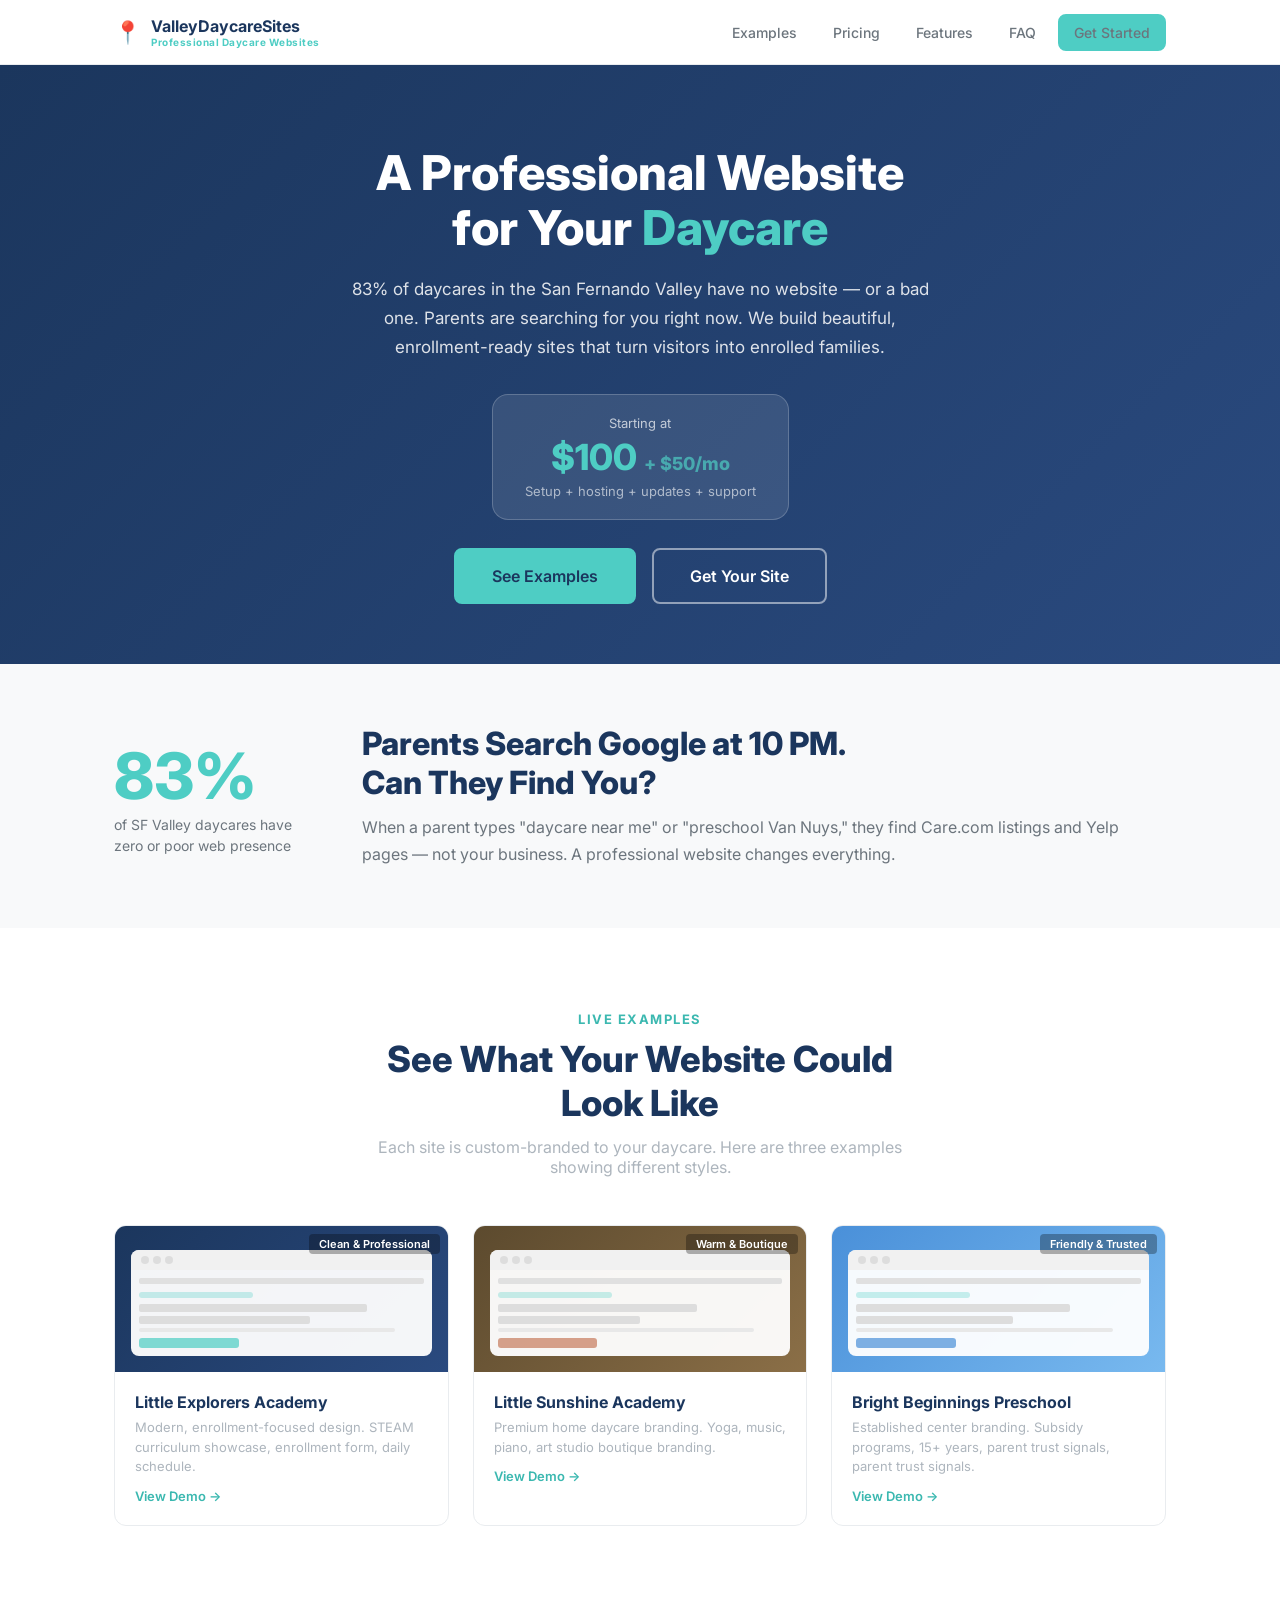
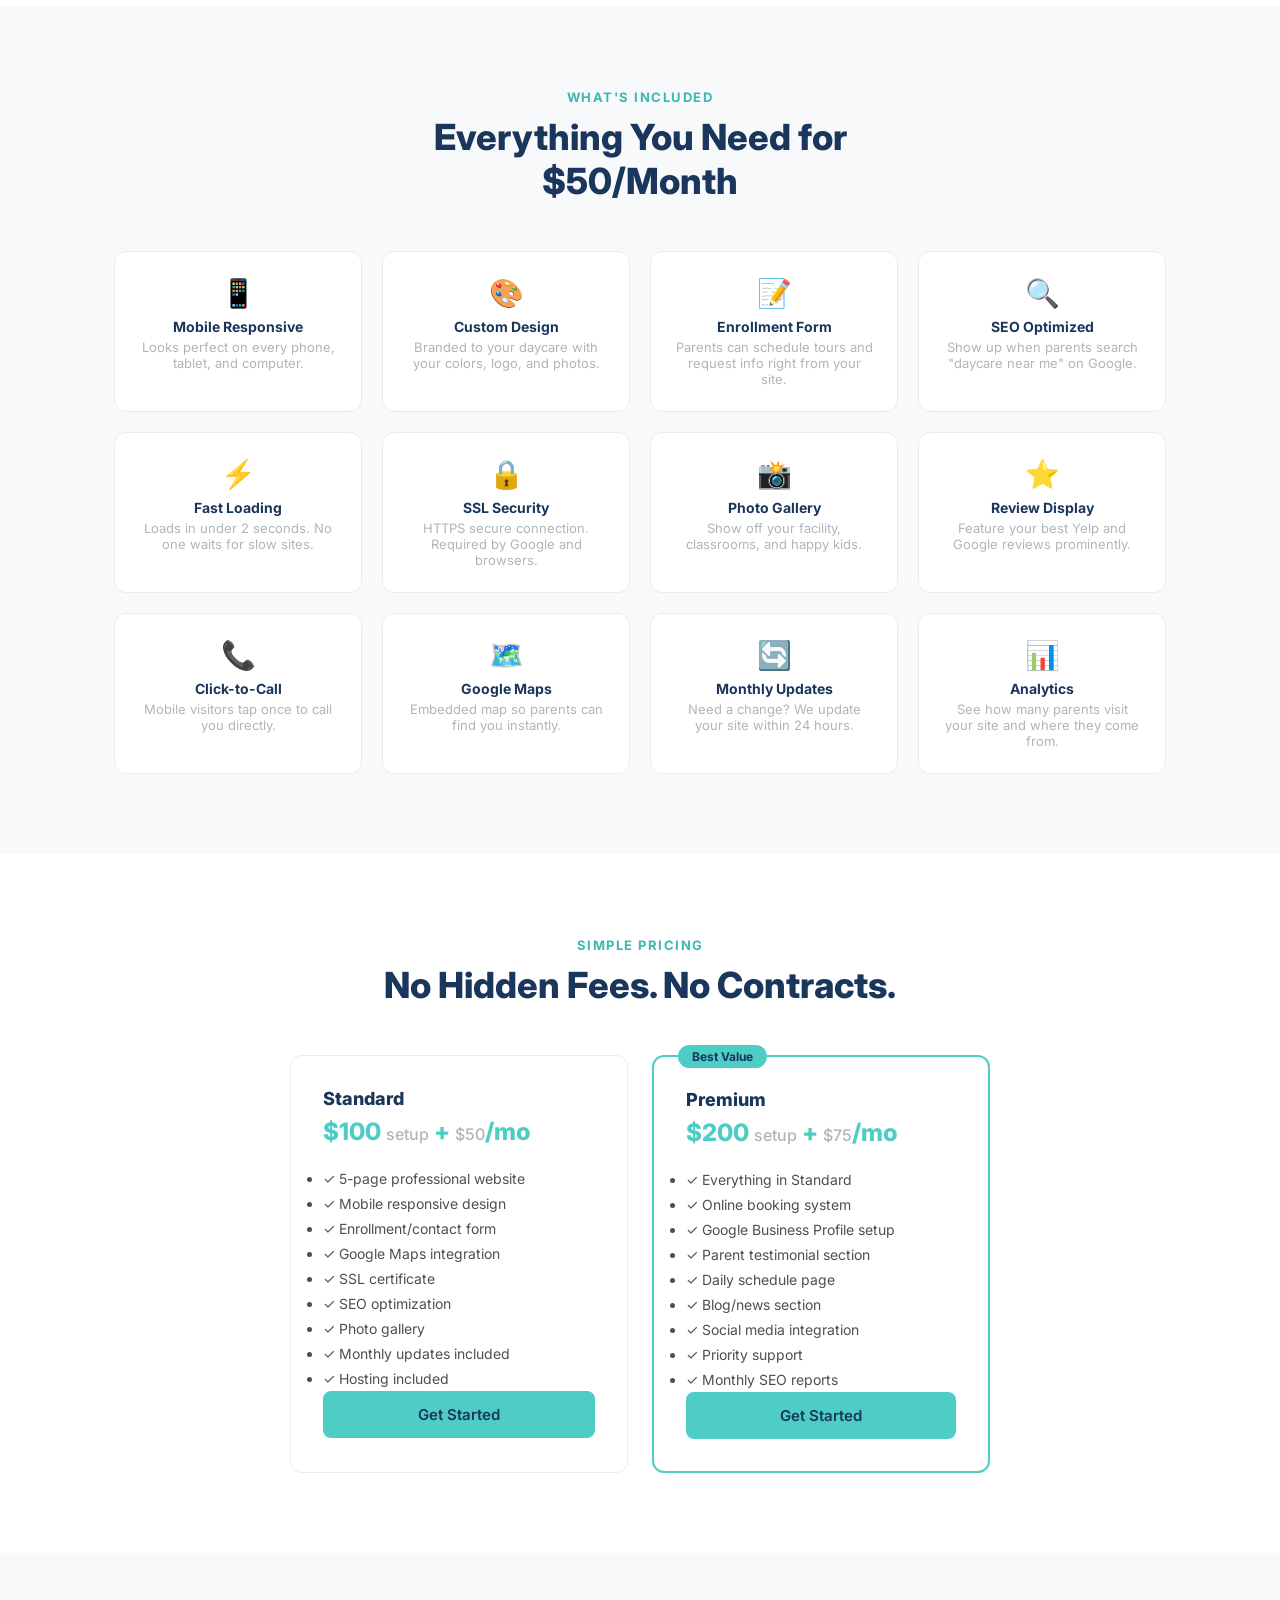
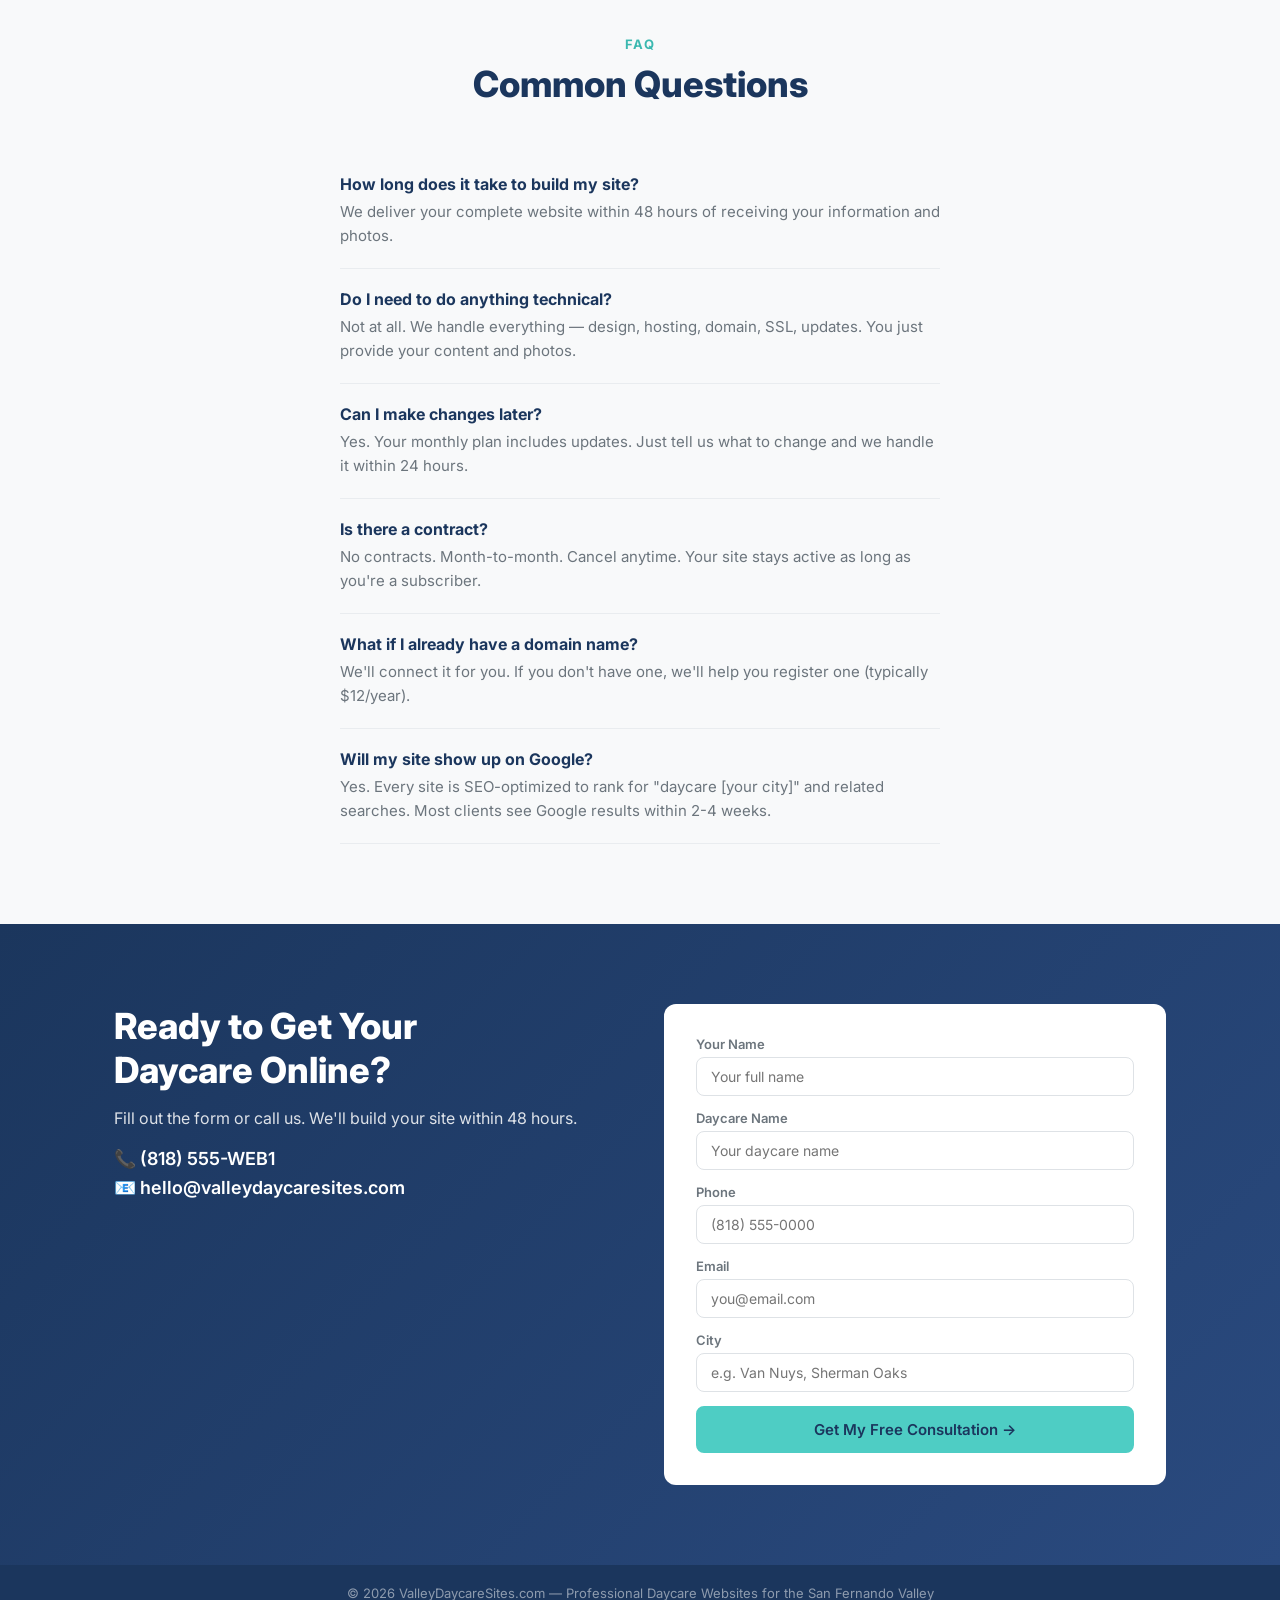
==== demos/index.html @ 2d952af0 "Deploy premium demos: Dreamscape Academy + Wonderland Learning Center - Dark cosmic theme (Dreamscap" ====
<!DOCTYPE html>
<html lang="en">
<head>
    <meta charset="UTF-8">
    <meta name="viewport" content="width=device-width, initial-scale=1.0">
    <title>ValleyDaycareSites.com — Professional Daycare Websites for San Fernando Valley</title>
    <meta name="description" content="We build professional, enrollment-ready websites for daycares and childcare centers in the San Fernando Valley. $100 setup + $50/month. Mobile-responsive, SEO-optimized, done-for-you.">
    <link rel="preconnect" href="https://fonts.googleapis.com">
    <link rel="preconnect" href="https://fonts.gstatic.com" crossorigin>
    <link href="https://fonts.googleapis.com/css2?family=Inter:wght@400;500;600;700;800&display=swap" rel="stylesheet">
    <link rel="stylesheet" href="styles.css">
</head>
<body>

    <nav class="navbar">
        <div class="container nav-inner">
            <a href="#" class="logo">
                <span class="logo-icon">📍</span>
                <div>
                    <span class="logo-name">ValleyDaycareSites</span>
                    <span class="logo-sub">Professional Daycare Websites</span>
                </div>
            </a>
            <div class="nav-links">
                <a href="#examples">Examples</a>
                <a href="#pricing">Pricing</a>
                <a href="#features">Features</a>
                <a href="#faq">FAQ</a>
                <a href="#contact" class="btn btn-primary">Get Started</a>
            </div>
        </div>
    </nav>

    <!-- Hero -->
    <section class="hero">
        <div class="container">
            <h1>A Professional Website<br>for Your <span class="text-teal">Daycare</span></h1>
            <p class="hero-sub">83% of daycares in the San Fernando Valley have no website — or a bad one. Parents are searching for you right now. We build beautiful, enrollment-ready sites that turn visitors into enrolled families.</p>
            <div class="hero-price">
                <span class="price-label">Starting at</span>
                <span class="price-amount">$100 <span class="price-plus">+ $50/mo</span></span>
                <span class="price-includes">Setup + hosting + updates + support</span>
            </div>
            <div class="hero-actions">
                <a href="#examples" class="btn btn-primary btn-lg">See Examples</a>
                <a href="#contact" class="btn btn-outline btn-lg">Get Your Site</a>
            </div>
        </div>
    </section>

    <!-- Problem -->
    <section class="problem">
        <div class="container">
            <div class="problem-grid">
                <div class="problem-stat">
                    <span class="stat-number">83%</span>
                    <span class="stat-label">of SF Valley daycares have<br>zero or poor web presence</span>
                </div>
                <div class="problem-text">
                    <h2>Parents Search Google at 10 PM.<br>Can They Find You?</h2>
                    <p>When a parent types "daycare near me" or "preschool Van Nuys," they find Care.com listings and Yelp pages — not your business. A professional website changes everything.</p>
                </div>
            </div>
        </div>
    </section>

    <!-- Examples -->
    <section class="examples" id="examples">
        <div class="container">
            <div class="section-header">
                <span class="section-tag">Live Examples</span>
                <h2>See What Your Website Could Look Like</h2>
                <p>Each site is custom-branded to your daycare. Here are three examples showing different styles.</p>
            </div>
            <div class="examples-grid">
                <a href="little-explorers-academy/" class="example-card">
                    <div class="example-preview" style="background: linear-gradient(135deg, #1B365D, #2A4A7F);">
                        <div class="example-label">Clean & Professional</div>
                        <div class="example-fake-browser">
                            <div class="browser-bar"><span></span><span></span><span></span></div>
                            <div class="browser-content">
                                <div class="fake-nav"></div>
                                <div class="fake-hero">
                                    <div class="fake-badge"></div>
                                    <div class="fake-h1" style="width:80%"></div>
                                    <div class="fake-h1" style="width:60%"></div>
                                    <div class="fake-p"></div>
                                    <div class="fake-btn"></div>
                                </div>
                            </div>
                        </div>
                    </div>
                    <div class="example-info">
                        <h3>Little Explorers Academy</h3>
                        <p>Modern, enrollment-focused design. STEAM curriculum showcase, enrollment form, daily schedule.</p>
                        <span class="example-link">View Demo →</span>
                    </div>
                </a>
                <a href="little-sunshine-academy/" class="example-card">
                    <div class="example-preview" style="background: linear-gradient(135deg, #5C4A2E, #8B6F47);">
                        <div class="example-label">Warm & Boutique</div>
                        <div class="example-fake-browser">
                            <div class="browser-bar"><span></span><span></span><span></span></div>
                            <div class="browser-content">
                                <div class="fake-nav"></div>
                                <div class="fake-hero">
                                    <div class="fake-badge"></div>
                                    <div class="fake-h1" style="width:70%"></div>
                                    <div class="fake-h1" style="width:50%"></div>
                                    <div class="fake-p"></div>
                                    <div class="fake-btn" style="background:#C67B5C"></div>
                                </div>
                            </div>
                        </div>
                    </div>
                    <div class="example-info">
                        <h3>Little Sunshine Academy</h3>
                        <p>Premium home daycare branding. Yoga, music, piano, art studio boutique branding.</p>
                        <span class="example-link">View Demo →</span>
                    </div>
                </a>
                <a href="bright-beginnings-preschool/" class="example-card">
                    <div class="example-preview" style="background: linear-gradient(135deg, #4A90D9, #78B9EF);">
                        <div class="example-label">Friendly & Trusted</div>
                        <div class="example-fake-browser">
                            <div class="browser-bar"><span></span><span></span><span></span></div>
                            <div class="browser-content">
                                <div class="fake-nav"></div>
                                <div class="fake-hero">
                                    <div class="fake-badge"></div>
                                    <div class="fake-h1" style="width:75%"></div>
                                    <div class="fake-h1" style="width:55%"></div>
                                    <div class="fake-p"></div>
                                    <div class="fake-btn" style="background:#4A90D9"></div>
                                </div>
                            </div>
                        </div>
                    </div>
                    <div class="example-info">
                        <h3>Bright Beginnings Preschool</h3>
                        <p>Established center branding. Subsidy programs, 15+ years, parent trust signals, parent trust signals.</p>
                        <span class="example-link">View Demo →</span>
                    </div>
                </a>
            </div>
        </div>
    </section>

    <!-- Features -->
    <section class="features" id="features">
        <div class="container">
            <div class="section-header">
                <span class="section-tag">What's Included</span>
                <h2>Everything You Need for $50/Month</h2>
            </div>
            <div class="features-grid">
                <div class="feature"><span class="feature-icon">📱</span><h4>Mobile Responsive</h4><p>Looks perfect on every phone, tablet, and computer.</p></div>
                <div class="feature"><span class="feature-icon">🎨</span><h4>Custom Design</h4><p>Branded to your daycare with your colors, logo, and photos.</p></div>
                <div class="feature"><span class="feature-icon">📝</span><h4>Enrollment Form</h4><p>Parents can schedule tours and request info right from your site.</p></div>
                <div class="feature"><span class="feature-icon">🔍</span><h4>SEO Optimized</h4><p>Show up when parents search "daycare near me" on Google.</p></div>
                <div class="feature"><span class="feature-icon">⚡</span><h4>Fast Loading</h4><p>Loads in under 2 seconds. No one waits for slow sites.</p></div>
                <div class="feature"><span class="feature-icon">🔒</span><h4>SSL Security</h4><p>HTTPS secure connection. Required by Google and browsers.</p></div>
                <div class="feature"><span class="feature-icon">📸</span><h4>Photo Gallery</h4><p>Show off your facility, classrooms, and happy kids.</p></div>
                <div class="feature"><span class="feature-icon">⭐</span><h4>Review Display</h4><p>Feature your best Yelp and Google reviews prominently.</p></div>
                <div class="feature"><span class="feature-icon">📞</span><h4>Click-to-Call</h4><p>Mobile visitors tap once to call you directly.</p></div>
                <div class="feature"><span class="feature-icon">🗺️</span><h4>Google Maps</h4><p>Embedded map so parents can find you instantly.</p></div>
                <div class="feature"><span class="feature-icon">🔄</span><h4>Monthly Updates</h4><p>Need a change? We update your site within 24 hours.</p></div>
                <div class="feature"><span class="feature-icon">📊</span><h4>Analytics</h4><p>See how many parents visit your site and where they come from.</p></div>
            </div>
        </div>
    </section>

    <!-- Pricing -->
    <section class="pricing" id="pricing">
        <div class="container">
            <div class="section-header">
                <span class="section-tag">Simple Pricing</span>
                <h2>No Hidden Fees. No Contracts.</h2>
            </div>
            <div class="pricing-cards">
                <div class="pricing-card">
                    <div class="pricing-name">Standard</div>
                    <div class="pricing-price">$100 <span>setup</span> + <span>$50</span>/mo</div>
                    <ul class="pricing-features">
                        <li>✓ 5-page professional website</li>
                        <li>✓ Mobile responsive design</li>
                        <li>✓ Enrollment/contact form</li>
                        <li>✓ Google Maps integration</li>
                        <li>✓ SSL certificate</li>
                        <li>✓ SEO optimization</li>
                        <li>✓ Photo gallery</li>
                        <li>✓ Monthly updates included</li>
                        <li>✓ Hosting included</li>
                    </ul>
                    <a href="#contact" class="btn btn-primary btn-block">Get Started</a>
                </div>
                <div class="pricing-card featured">
                    <div class="pricing-badge">Best Value</div>
                    <div class="pricing-name">Premium</div>
                    <div class="pricing-price">$200 <span>setup</span> + <span>$75</span>/mo</div>
                    <ul class="pricing-features">
                        <li>✓ Everything in Standard</li>
                        <li>✓ Online booking system</li>
                        <li>✓ Google Business Profile setup</li>
                        <li>✓ Parent testimonial section</li>
                        <li>✓ Daily schedule page</li>
                        <li>✓ Blog/news section</li>
                        <li>✓ Social media integration</li>
                        <li>✓ Priority support</li>
                        <li>✓ Monthly SEO reports</li>
                    </ul>
                    <a href="#contact" class="btn btn-primary btn-block">Get Started</a>
                </div>
            </div>
        </div>
    </section>

    <!-- FAQ -->
    <section class="faq" id="faq">
        <div class="container">
            <div class="section-header">
                <span class="section-tag">FAQ</span>
                <h2>Common Questions</h2>
            </div>
            <div class="faq-list">
                <div class="faq-item"><h4>How long does it take to build my site?</h4><p>We deliver your complete website within 48 hours of receiving your information and photos.</p></div>
                <div class="faq-item"><h4>Do I need to do anything technical?</h4><p>Not at all. We handle everything — design, hosting, domain, SSL, updates. You just provide your content and photos.</p></div>
                <div class="faq-item"><h4>Can I make changes later?</h4><p>Yes. Your monthly plan includes updates. Just tell us what to change and we handle it within 24 hours.</p></div>
                <div class="faq-item"><h4>Is there a contract?</h4><p>No contracts. Month-to-month. Cancel anytime. Your site stays active as long as you're a subscriber.</p></div>
                <div class="faq-item"><h4>What if I already have a domain name?</h4><p>We'll connect it for you. If you don't have one, we'll help you register one (typically $12/year).</p></div>
                <div class="faq-item"><h4>Will my site show up on Google?</h4><p>Yes. Every site is SEO-optimized to rank for "daycare [your city]" and related searches. Most clients see Google results within 2-4 weeks.</p></div>
            </div>
        </div>
    </section>

    <!-- Contact -->
    <section class="contact" id="contact">
        <div class="container">
            <div class="contact-inner">
                <div class="contact-text">
                    <h2>Ready to Get Your<br>Daycare Online?</h2>
                    <p>Fill out the form or call us. We'll build your site within 48 hours.</p>
                    <div class="contact-phone">📞 (818) 555-WEB1</div>
                    <div class="contact-email">📧 hello@valleydaycaresites.com</div>
                </div>
                <form class="contact-form">
                    <div class="form-group"><label>Your Name</label><input type="text" placeholder="Your full name"></div>
                    <div class="form-group"><label>Daycare Name</label><input type="text" placeholder="Your daycare name"></div>
                    <div class="form-group"><label>Phone</label><input type="tel" placeholder="(818) 555-0000"></div>
                    <div class="form-group"><label>Email</label><input type="email" placeholder="you@email.com"></div>
                    <div class="form-group"><label>City</label><input type="text" placeholder="e.g. Van Nuys, Sherman Oaks"></div>
                    <button type="submit" class="btn btn-primary btn-block">Get My Free Consultation →</button>
                </form>
            </div>
        </div>
    </section>

    <footer class="footer">
        <div class="container">
            <p>&copy; 2026 ValleyDaycareSites.com — Professional Daycare Websites for the San Fernando Valley</p>
        </div>
    </footer>

</body>
</html>
---- demos/styles.css ----
/* ValleyDaycareSites.com — Portfolio/Landing Styles */
:root {
    --navy: #1B365D;
    --navy-light: #2A4A7F;
    --teal: #4ECDC4;
    --teal-dark: #3BB8B0;
    --white: #FFFFFF;
    --off-white: #F8F9FA;
    --gray-100: #E9ECEF;
    --gray-200: #DEE2E6;
    --gray-400: #ADB5BD;
    --gray-500: #6C757D;
    --gray-600: #495057;
    --gray-700: #343A40;
    --font: 'Inter', sans-serif;
    --radius: 12px;
    --transition: 0.3s ease;
}
*, *::before, *::after { box-sizing: border-box; margin: 0; padding: 0; }
html { scroll-behavior: smooth; }
body { font-family: var(--font); color: var(--gray-600); background: var(--white); -webkit-font-smoothing: antialiased; }
a { text-decoration: none; color: inherit; }
.container { max-width: 1100px; margin: 0 auto; padding: 0 24px; }

.btn { display: inline-flex; align-items: center; justify-content: center; padding: 12px 28px; border: 2px solid transparent; border-radius: 8px; font-family: var(--font); font-size: 15px; font-weight: 600; cursor: pointer; transition: all var(--transition); }
.btn-primary { background: var(--teal); color: var(--navy); border-color: var(--teal); }
.btn-primary:hover { background: var(--teal-dark); transform: translateY(-1px); }
.btn-outline { background: transparent; color: var(--white); border-color: rgba(255,255,255,0.5); }
.btn-outline:hover { background: var(--white); color: var(--navy); }
.btn-lg { padding: 16px 36px; font-size: 16px; }
.btn-block { width: 100%; }

.navbar { background: var(--white); border-bottom: 1px solid var(--gray-100); position: sticky; top: 0; z-index: 100; }
.nav-inner { display: flex; justify-content: space-between; align-items: center; height: 64px; }
.logo { display: flex; align-items: center; gap: 10px; font-weight: 700; color: var(--navy); }
.logo-icon { font-size: 22px; }
.logo-name { font-size: 16px; }
.logo-sub { font-size: 10px; color: var(--teal); display: block; letter-spacing: 0.5px; }
.nav-links { display: flex; align-items: center; gap: 8px; }
.nav-links a { padding: 8px 14px; font-size: 14px; font-weight: 500; color: var(--gray-500); border-radius: 8px; }
.nav-links a:hover { color: var(--navy); }

.hero { background: linear-gradient(135deg, var(--navy) 0%, var(--navy-light) 100%); color: white; padding: 80px 0 60px; text-align: center; }
.hero h1 { font-size: clamp(32px, 4.5vw, 48px); font-weight: 800; line-height: 1.15; margin-bottom: 20px; }
.text-teal { color: var(--teal); }
.hero-sub { font-size: 17px; line-height: 1.7; opacity: 0.85; max-width: 600px; margin: 0 auto 32px; }
.hero-price { background: rgba(255,255,255,0.1); border: 1px solid rgba(255,255,255,0.2); border-radius: 16px; padding: 20px 32px; display: inline-block; margin-bottom: 28px; }
.price-label { display: block; font-size: 13px; opacity: 0.7; margin-bottom: 4px; }
.price-amount { font-size: 36px; font-weight: 800; color: var(--teal); }
.price-plus { font-size: 18px; opacity: 0.7; }
.price-includes { display: block; font-size: 13px; opacity: 0.6; margin-top: 4px; }
.hero-actions { display: flex; gap: 16px; justify-content: center; flex-wrap: wrap; }

.problem { padding: 60px 0; background: var(--off-white); }
.problem-grid { display: grid; grid-template-columns: 200px 1fr; gap: 48px; align-items: center; }
.stat-number { font-size: 64px; font-weight: 800; color: var(--teal); display: block; }
.stat-label { font-size: 14px; color: var(--gray-500); line-height: 1.5; }
.problem-text h2 { font-size: clamp(24px, 3vw, 32px); font-weight: 800; color: var(--navy); margin-bottom: 12px; }
.problem-text p { font-size: 16px; color: var(--gray-500); line-height: 1.7; }

.section-header { text-align: center; max-width: 560px; margin: 0 auto 48px; }
.section-tag { display: inline-block; font-size: 13px; font-weight: 700; color: var(--teal-dark); text-transform: uppercase; letter-spacing: 1.5px; margin-bottom: 10px; }
.section-header h2 { font-size: clamp(26px, 3vw, 36px); font-weight: 800; color: var(--navy); margin-bottom: 12px; }
.section-header p { font-size: 16px; color: var(--gray-400); }

.examples { padding: 80px 0; }
.examples-grid { display: grid; grid-template-columns: repeat(3, 1fr); gap: 24px; }
.example-card { border: 1px solid var(--gray-100); border-radius: var(--radius); overflow: hidden; transition: all var(--transition); }
.example-card:hover { transform: translateY(-4px); box-shadow: 0 12px 40px rgba(0,0,0,0.12); }
.example-preview { padding: 24px 16px 16px; position: relative; }
.example-label { position: absolute; top: 8px; right: 8px; background: rgba(0,0,0,0.3); color: white; font-size: 11px; font-weight: 600; padding: 3px 10px; border-radius: 4px; }
.example-fake-browser { background: rgba(255,255,255,0.95); border-radius: 8px; overflow: hidden; }
.browser-bar { background: #f1f1f1; padding: 6px 10px; display: flex; gap: 4px; }
.browser-bar span { width: 8px; height: 8px; border-radius: 50%; background: #ddd; }
.browser-content { padding: 8px; }
.fake-nav { height: 6px; background: #e0e0e0; margin-bottom: 8px; border-radius: 2px; }
.fake-hero { }
.fake-badge { width: 40%; height: 6px; background: rgba(78,205,196,0.3); border-radius: 3px; margin-bottom: 6px; }
.fake-h1 { height: 8px; background: #ddd; border-radius: 2px; margin-bottom: 4px; }
.fake-p { height: 4px; background: #e8e8e8; border-radius: 2px; margin-bottom: 4px; width: 90%; }
.fake-btn { height: 10px; width: 35%; background: var(--teal); border-radius: 3px; margin-top: 6px; opacity: 0.7; }
.example-info { padding: 20px; }
.example-info h3 { font-size: 16px; font-weight: 700; color: var(--navy); margin-bottom: 6px; }
.example-info p { font-size: 13px; color: var(--gray-400); line-height: 1.5; margin-bottom: 8px; }
.example-link { font-size: 13px; font-weight: 600; color: var(--teal-dark); }

.features { padding: 80px 0; background: var(--off-white); }
.features-grid { display: grid; grid-template-columns: repeat(4, 1fr); gap: 20px; }
.feature { background: white; padding: 24px; border-radius: var(--radius); border: 1px solid var(--gray-100); text-align: center; }
.feature-icon { font-size: 28px; margin-bottom: 8px; display: block; }
.feature h4 { font-size: 14px; font-weight: 700; color: var(--navy); margin-bottom: 4px; }
.feature p { font-size: 13px; color: var(--gray-400); }

.pricing { padding: 80px 0; }
.pricing-cards { display: grid; grid-template-columns: repeat(2, 1fr); gap: 24px; max-width: 700px; margin: 0 auto; }
.pricing-card { border: 1px solid var(--gray-100); border-radius: var(--radius); padding: 32px; position: relative; }
.pricing-card.featured { border-color: var(--teal); border-width: 2px; }
.pricing-badge { position: absolute; top: -12px; left: 24px; background: var(--teal); color: var(--navy); font-size: 12px; font-weight: 700; padding: 4px 14px; border-radius: 50px; }
.pricing-name { font-size: 18px; font-weight: 800; color: var(--navy); margin-bottom: 8px; }
.pricing-price { font-size: 24px; font-weight: 800; color: var(--teal); margin-bottom: 20px; }
.pricing-price span { font-size: 16px; font-weight: 500; color: var(--gray-400); }
.pricing-features li { font-size: 14px; color: var(--gray-600); padding: 4px 0; }

.faq { padding: 80px 0; background: var(--off-white); }
.faq-list { max-width: 600px; margin: 0 auto; }
.faq-item { padding: 20px 0; border-bottom: 1px solid var(--gray-100); }
.faq-item h4 { font-size: 16px; font-weight: 700; color: var(--navy); margin-bottom: 6px; }
.faq-item p { font-size: 15px; color: var(--gray-500); line-height: 1.6; }

.contact { padding: 80px 0; background: linear-gradient(135deg, var(--navy), var(--navy-light)); color: white; }
.contact-inner { display: grid; grid-template-columns: 1fr 1fr; gap: 48px; }
.contact-text h2 { font-size: clamp(26px, 3vw, 36px); font-weight: 800; margin-bottom: 16px; }
.contact-text p { font-size: 16px; opacity: 0.85; margin-bottom: 20px; }
.contact-phone, .contact-email { font-size: 18px; font-weight: 600; margin-bottom: 8px; }
.contact-form { background: white; padding: 32px; border-radius: var(--radius); color: var(--gray-600); }
.contact-form .form-group { margin-bottom: 14px; }
.contact-form label { display: block; font-size: 13px; font-weight: 600; margin-bottom: 5px; color: var(--gray-500); }
.contact-form input { width: 100%; padding: 10px 14px; border: 1px solid var(--gray-200); border-radius: 8px; font-family: var(--font); font-size: 14px; }
.contact-form input:focus { outline: none; border-color: var(--teal); }

.footer { background: var(--navy); color: rgba(255,255,255,0.5); text-align: center; padding: 20px; font-size: 13px; }

@media (max-width: 768px) {
    .nav-links a:not(.btn) { display: none; }
    .problem-grid { grid-template-columns: 1fr; text-align: center; }
    .examples-grid { grid-template-columns: 1fr; max-width: 400px; margin: 0 auto; }
    .features-grid { grid-template-columns: repeat(2, 1fr); }
    .pricing-cards { grid-template-columns: 1fr; max-width: 400px; }
    .contact-inner { grid-template-columns: 1fr; }
    .hero h1 { font-size: 28px; }
}
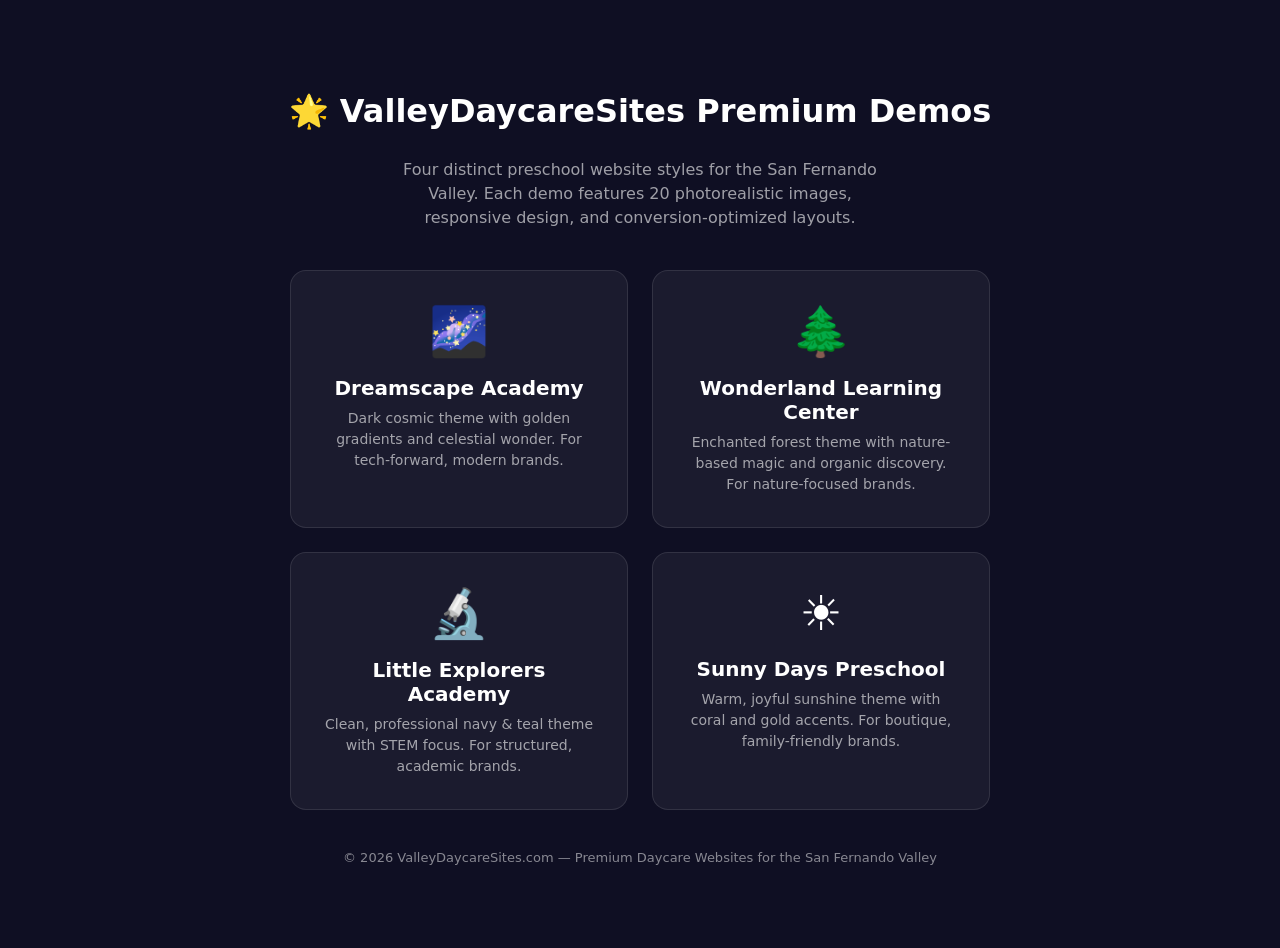
==== commit 6dae7f62: "Add 4 premium preschool demos with photorealistic AI-generated images - Dreamscape Academy: cosmic/g" ====
--- a/demos/index.html
+++ b/demos/index.html
@@ -1,265 +1,111 @@
 <!DOCTYPE html>
-<html lang="en">
+<html>
 <head>
     <meta charset="UTF-8">
     <meta name="viewport" content="width=device-width, initial-scale=1.0">
-    <title>ValleyDaycareSites.com — Professional Daycare Websites for San Fernando Valley</title>
-    <meta name="description" content="We build professional, enrollment-ready websites for daycares and childcare centers in the San Fernando Valley. $100 setup + $50/month. Mobile-responsive, SEO-optimized, done-for-you.">
-    <link rel="preconnect" href="https://fonts.googleapis.com">
-    <link rel="preconnect" href="https://fonts.gstatic.com" crossorigin>
-    <link href="https://fonts.googleapis.com/css2?family=Inter:wght@400;500;600;700;800&display=swap" rel="stylesheet">
-    <link rel="stylesheet" href="styles.css">
+    <title>ValleyDaycareSites — Premium Demos</title>
+    <style>
+        body {
+            font-family: system-ui, -apple-system, sans-serif;
+            background: #0F0F23;
+            color: white;
+            display: flex;
+            flex-direction: column;
+            align-items: center;
+            justify-content: center;
+            min-height: 100vh;
+            margin: 0;
+            padding: 24px;
+        }
+        h1 {
+            font-size: 32px;
+            margin-bottom: 12px;
+            text-align: center;
+            font-weight: 700;
+        }
+        .subtitle {
+            font-size: 16px;
+            opacity: 0.6;
+            margin-bottom: 40px;
+            text-align: center;
+            max-width: 500px;
+            line-height: 1.5;
+        }
+        .demos {
+            display: grid;
+            grid-template-columns: repeat(2, 1fr);
+            gap: 24px;
+            max-width: 700px;
+            width: 100%;
+        }
+        .demo {
+            background: rgba(255,255,255,0.05);
+            border: 1px solid rgba(255,255,255,0.1);
+            border-radius: 16px;
+            padding: 32px;
+            text-align: center;
+            transition: all 0.3s;
+            text-decoration: none;
+            color: white;
+        }
+        .demo:hover {
+            transform: translateY(-4px);
+            border-color: rgba(255,255,255,0.3);
+            background: rgba(255,255,255,0.08);
+        }
+        .demo h2 {
+            margin: 0 0 8px;
+            font-size: 20px;
+            font-weight: 700;
+        }
+        .demo p {
+            margin: 0;
+            opacity: 0.6;
+            font-size: 14px;
+            line-height: 1.5;
+        }
+        .demo .emoji {
+            font-size: 48px;
+            margin-bottom: 16px;
+            display: block;
+        }
+        .footer {
+            margin-top: 40px;
+            font-size: 13px;
+            opacity: 0.5;
+            text-align: center;
+        }
+        @media (max-width: 600px) {
+            .demos { grid-template-columns: 1fr; }
+            h1 { font-size: 24px; }
+        }
+    </style>
 </head>
 <body>
-
-    <nav class="navbar">
-        <div class="container nav-inner">
-            <a href="#" class="logo">
-                <span class="logo-icon">📍</span>
-                <div>
-                    <span class="logo-name">ValleyDaycareSites</span>
-                    <span class="logo-sub">Professional Daycare Websites</span>
-                </div>
-            </a>
-            <div class="nav-links">
-                <a href="#examples">Examples</a>
-                <a href="#pricing">Pricing</a>
-                <a href="#features">Features</a>
-                <a href="#faq">FAQ</a>
-                <a href="#contact" class="btn btn-primary">Get Started</a>
-            </div>
-        </div>
-    </nav>
-
-    <!-- Hero -->
-    <section class="hero">
-        <div class="container">
-            <h1>A Professional Website<br>for Your <span class="text-teal">Daycare</span></h1>
-            <p class="hero-sub">83% of daycares in the San Fernando Valley have no website — or a bad one. Parents are searching for you right now. We build beautiful, enrollment-ready sites that turn visitors into enrolled families.</p>
-            <div class="hero-price">
-                <span class="price-label">Starting at</span>
-                <span class="price-amount">$100 <span class="price-plus">+ $50/mo</span></span>
-                <span class="price-includes">Setup + hosting + updates + support</span>
-            </div>
-            <div class="hero-actions">
-                <a href="#examples" class="btn btn-primary btn-lg">See Examples</a>
-                <a href="#contact" class="btn btn-outline btn-lg">Get Your Site</a>
-            </div>
-        </div>
-    </section>
-
-    <!-- Problem -->
-    <section class="problem">
-        <div class="container">
-            <div class="problem-grid">
-                <div class="problem-stat">
-                    <span class="stat-number">83%</span>
-                    <span class="stat-label">of SF Valley daycares have<br>zero or poor web presence</span>
-                </div>
-                <div class="problem-text">
-                    <h2>Parents Search Google at 10 PM.<br>Can They Find You?</h2>
-                    <p>When a parent types "daycare near me" or "preschool Van Nuys," they find Care.com listings and Yelp pages — not your business. A professional website changes everything.</p>
-                </div>
-            </div>
-        </div>
-    </section>
-
-    <!-- Examples -->
-    <section class="examples" id="examples">
-        <div class="container">
-            <div class="section-header">
-                <span class="section-tag">Live Examples</span>
-                <h2>See What Your Website Could Look Like</h2>
-                <p>Each site is custom-branded to your daycare. Here are three examples showing different styles.</p>
-            </div>
-            <div class="examples-grid">
-                <a href="little-explorers-academy/" class="example-card">
-                    <div class="example-preview" style="background: linear-gradient(135deg, #1B365D, #2A4A7F);">
-                        <div class="example-label">Clean & Professional</div>
-                        <div class="example-fake-browser">
-                            <div class="browser-bar"><span></span><span></span><span></span></div>
-                            <div class="browser-content">
-                                <div class="fake-nav"></div>
-                                <div class="fake-hero">
-                                    <div class="fake-badge"></div>
-                                    <div class="fake-h1" style="width:80%"></div>
-                                    <div class="fake-h1" style="width:60%"></div>
-                                    <div class="fake-p"></div>
-                                    <div class="fake-btn"></div>
-                                </div>
-                            </div>
-                        </div>
-                    </div>
-                    <div class="example-info">
-                        <h3>Little Explorers Academy</h3>
-                        <p>Modern, enrollment-focused design. STEAM curriculum showcase, enrollment form, daily schedule.</p>
-                        <span class="example-link">View Demo →</span>
-                    </div>
-                </a>
-                <a href="little-sunshine-academy/" class="example-card">
-                    <div class="example-preview" style="background: linear-gradient(135deg, #5C4A2E, #8B6F47);">
-                        <div class="example-label">Warm & Boutique</div>
-                        <div class="example-fake-browser">
-                            <div class="browser-bar"><span></span><span></span><span></span></div>
-                            <div class="browser-content">
-                                <div class="fake-nav"></div>
-                                <div class="fake-hero">
-                                    <div class="fake-badge"></div>
-                                    <div class="fake-h1" style="width:70%"></div>
-                                    <div class="fake-h1" style="width:50%"></div>
-                                    <div class="fake-p"></div>
-                                    <div class="fake-btn" style="background:#C67B5C"></div>
-                                </div>
-                            </div>
-                        </div>
-                    </div>
-                    <div class="example-info">
-                        <h3>Little Sunshine Academy</h3>
-                        <p>Premium home daycare branding. Yoga, music, piano, art studio boutique branding.</p>
-                        <span class="example-link">View Demo →</span>
-                    </div>
-                </a>
-                <a href="bright-beginnings-preschool/" class="example-card">
-                    <div class="example-preview" style="background: linear-gradient(135deg, #4A90D9, #78B9EF);">
-                        <div class="example-label">Friendly & Trusted</div>
-                        <div class="example-fake-browser">
-                            <div class="browser-bar"><span></span><span></span><span></span></div>
-                            <div class="browser-content">
-                                <div class="fake-nav"></div>
-                                <div class="fake-hero">
-                                    <div class="fake-badge"></div>
-                                    <div class="fake-h1" style="width:75%"></div>
-                                    <div class="fake-h1" style="width:55%"></div>
-                                    <div class="fake-p"></div>
-                                    <div class="fake-btn" style="background:#4A90D9"></div>
-                                </div>
-                            </div>
-                        </div>
-                    </div>
-                    <div class="example-info">
-                        <h3>Bright Beginnings Preschool</h3>
-                        <p>Established center branding. Subsidy programs, 15+ years, parent trust signals, parent trust signals.</p>
-                        <span class="example-link">View Demo →</span>
-                    </div>
-                </a>
-            </div>
-        </div>
-    </section>
-
-    <!-- Features -->
-    <section class="features" id="features">
-        <div class="container">
-            <div class="section-header">
-                <span class="section-tag">What's Included</span>
-                <h2>Everything You Need for $50/Month</h2>
-            </div>
-            <div class="features-grid">
-                <div class="feature"><span class="feature-icon">📱</span><h4>Mobile Responsive</h4><p>Looks perfect on every phone, tablet, and computer.</p></div>
-                <div class="feature"><span class="feature-icon">🎨</span><h4>Custom Design</h4><p>Branded to your daycare with your colors, logo, and photos.</p></div>
-                <div class="feature"><span class="feature-icon">📝</span><h4>Enrollment Form</h4><p>Parents can schedule tours and request info right from your site.</p></div>
-                <div class="feature"><span class="feature-icon">🔍</span><h4>SEO Optimized</h4><p>Show up when parents search "daycare near me" on Google.</p></div>
-                <div class="feature"><span class="feature-icon">⚡</span><h4>Fast Loading</h4><p>Loads in under 2 seconds. No one waits for slow sites.</p></div>
-                <div class="feature"><span class="feature-icon">🔒</span><h4>SSL Security</h4><p>HTTPS secure connection. Required by Google and browsers.</p></div>
-                <div class="feature"><span class="feature-icon">📸</span><h4>Photo Gallery</h4><p>Show off your facility, classrooms, and happy kids.</p></div>
-                <div class="feature"><span class="feature-icon">⭐</span><h4>Review Display</h4><p>Feature your best Yelp and Google reviews prominently.</p></div>
-                <div class="feature"><span class="feature-icon">📞</span><h4>Click-to-Call</h4><p>Mobile visitors tap once to call you directly.</p></div>
-                <div class="feature"><span class="feature-icon">🗺️</span><h4>Google Maps</h4><p>Embedded map so parents can find you instantly.</p></div>
-                <div class="feature"><span class="feature-icon">🔄</span><h4>Monthly Updates</h4><p>Need a change? We update your site within 24 hours.</p></div>
-                <div class="feature"><span class="feature-icon">📊</span><h4>Analytics</h4><p>See how many parents visit your site and where they come from.</p></div>
-            </div>
-        </div>
-    </section>
-
-    <!-- Pricing -->
-    <section class="pricing" id="pricing">
-        <div class="container">
-            <div class="section-header">
-                <span class="section-tag">Simple Pricing</span>
-                <h2>No Hidden Fees. No Contracts.</h2>
-            </div>
-            <div class="pricing-cards">
-                <div class="pricing-card">
-                    <div class="pricing-name">Standard</div>
-                    <div class="pricing-price">$100 <span>setup</span> + <span>$50</span>/mo</div>
-                    <ul class="pricing-features">
-                        <li>✓ 5-page professional website</li>
-                        <li>✓ Mobile responsive design</li>
-                        <li>✓ Enrollment/contact form</li>
-                        <li>✓ Google Maps integration</li>
-                        <li>✓ SSL certificate</li>
-                        <li>✓ SEO optimization</li>
-                        <li>✓ Photo gallery</li>
-                        <li>✓ Monthly updates included</li>
-                        <li>✓ Hosting included</li>
-                    </ul>
-                    <a href="#contact" class="btn btn-primary btn-block">Get Started</a>
-                </div>
-                <div class="pricing-card featured">
-                    <div class="pricing-badge">Best Value</div>
-                    <div class="pricing-name">Premium</div>
-                    <div class="pricing-price">$200 <span>setup</span> + <span>$75</span>/mo</div>
-                    <ul class="pricing-features">
-                        <li>✓ Everything in Standard</li>
-                        <li>✓ Online booking system</li>
-                        <li>✓ Google Business Profile setup</li>
-                        <li>✓ Parent testimonial section</li>
-                        <li>✓ Daily schedule page</li>
-                        <li>✓ Blog/news section</li>
-                        <li>✓ Social media integration</li>
-                        <li>✓ Priority support</li>
-                        <li>✓ Monthly SEO reports</li>
-                    </ul>
-                    <a href="#contact" class="btn btn-primary btn-block">Get Started</a>
-                </div>
-            </div>
-        </div>
-    </section>
-
-    <!-- FAQ -->
-    <section class="faq" id="faq">
-        <div class="container">
-            <div class="section-header">
-                <span class="section-tag">FAQ</span>
-                <h2>Common Questions</h2>
-            </div>
-            <div class="faq-list">
-                <div class="faq-item"><h4>How long does it take to build my site?</h4><p>We deliver your complete website within 48 hours of receiving your information and photos.</p></div>
-                <div class="faq-item"><h4>Do I need to do anything technical?</h4><p>Not at all. We handle everything — design, hosting, domain, SSL, updates. You just provide your content and photos.</p></div>
-                <div class="faq-item"><h4>Can I make changes later?</h4><p>Yes. Your monthly plan includes updates. Just tell us what to change and we handle it within 24 hours.</p></div>
-                <div class="faq-item"><h4>Is there a contract?</h4><p>No contracts. Month-to-month. Cancel anytime. Your site stays active as long as you're a subscriber.</p></div>
-                <div class="faq-item"><h4>What if I already have a domain name?</h4><p>We'll connect it for you. If you don't have one, we'll help you register one (typically $12/year).</p></div>
-                <div class="faq-item"><h4>Will my site show up on Google?</h4><p>Yes. Every site is SEO-optimized to rank for "daycare [your city]" and related searches. Most clients see Google results within 2-4 weeks.</p></div>
-            </div>
-        </div>
-    </section>
-
-    <!-- Contact -->
-    <section class="contact" id="contact">
-        <div class="container">
-            <div class="contact-inner">
-                <div class="contact-text">
-                    <h2>Ready to Get Your<br>Daycare Online?</h2>
-                    <p>Fill out the form or call us. We'll build your site within 48 hours.</p>
-                    <div class="contact-phone">📞 (818) 555-WEB1</div>
-                    <div class="contact-email">📧 hello@valleydaycaresites.com</div>
-                </div>
-                <form class="contact-form">
-                    <div class="form-group"><label>Your Name</label><input type="text" placeholder="Your full name"></div>
-                    <div class="form-group"><label>Daycare Name</label><input type="text" placeholder="Your daycare name"></div>
-                    <div class="form-group"><label>Phone</label><input type="tel" placeholder="(818) 555-0000"></div>
-                    <div class="form-group"><label>Email</label><input type="email" placeholder="you@email.com"></div>
-                    <div class="form-group"><label>City</label><input type="text" placeholder="e.g. Van Nuys, Sherman Oaks"></div>
-                    <button type="submit" class="btn btn-primary btn-block">Get My Free Consultation →</button>
-                </form>
-            </div>
-        </div>
-    </section>
-
-    <footer class="footer">
-        <div class="container">
-            <p>&copy; 2026 ValleyDaycareSites.com — Professional Daycare Websites for the San Fernando Valley</p>
-        </div>
-    </footer>
-
+    <h1>🌟 ValleyDaycareSites Premium Demos</h1>
+    <p class="subtitle">Four distinct preschool website styles for the San Fernando Valley. Each demo features 20 photorealistic images, responsive design, and conversion-optimized layouts.</p>
+    <div class="demos">
+        <a href="dreamscape-academy/" class="demo">
+            <span class="emoji">🌌</span>
+            <h2>Dreamscape Academy</h2>
+            <p>Dark cosmic theme with golden gradients and celestial wonder. For tech-forward, modern brands.</p>
+        </a>
+        <a href="wonderland-learning-center/" class="demo">
+            <span class="emoji">🌲</span>
+            <h2>Wonderland Learning Center</h2>
+            <p>Enchanted forest theme with nature-based magic and organic discovery. For nature-focused brands.</p>
+        </a>
+        <a href="little-explorers-academy/" class="demo">
+            <span class="emoji">🔬</span>
+            <h2>Little Explorers Academy</h2>
+            <p>Clean, professional navy & teal theme with STEM focus. For structured, academic brands.</p>
+        </a>
+        <a href="sunny-days-preschool/" class="demo">
+            <span class="emoji">☀️</span>
+            <h2>Sunny Days Preschool</h2>
+            <p>Warm, joyful sunshine theme with coral and gold accents. For boutique, family-friendly brands.</p>
+        </a>
+    </div>
+    <p class="footer">© 2026 ValleyDaycareSites.com — Premium Daycare Websites for the San Fernando Valley</p>
 </body>
 </html>
